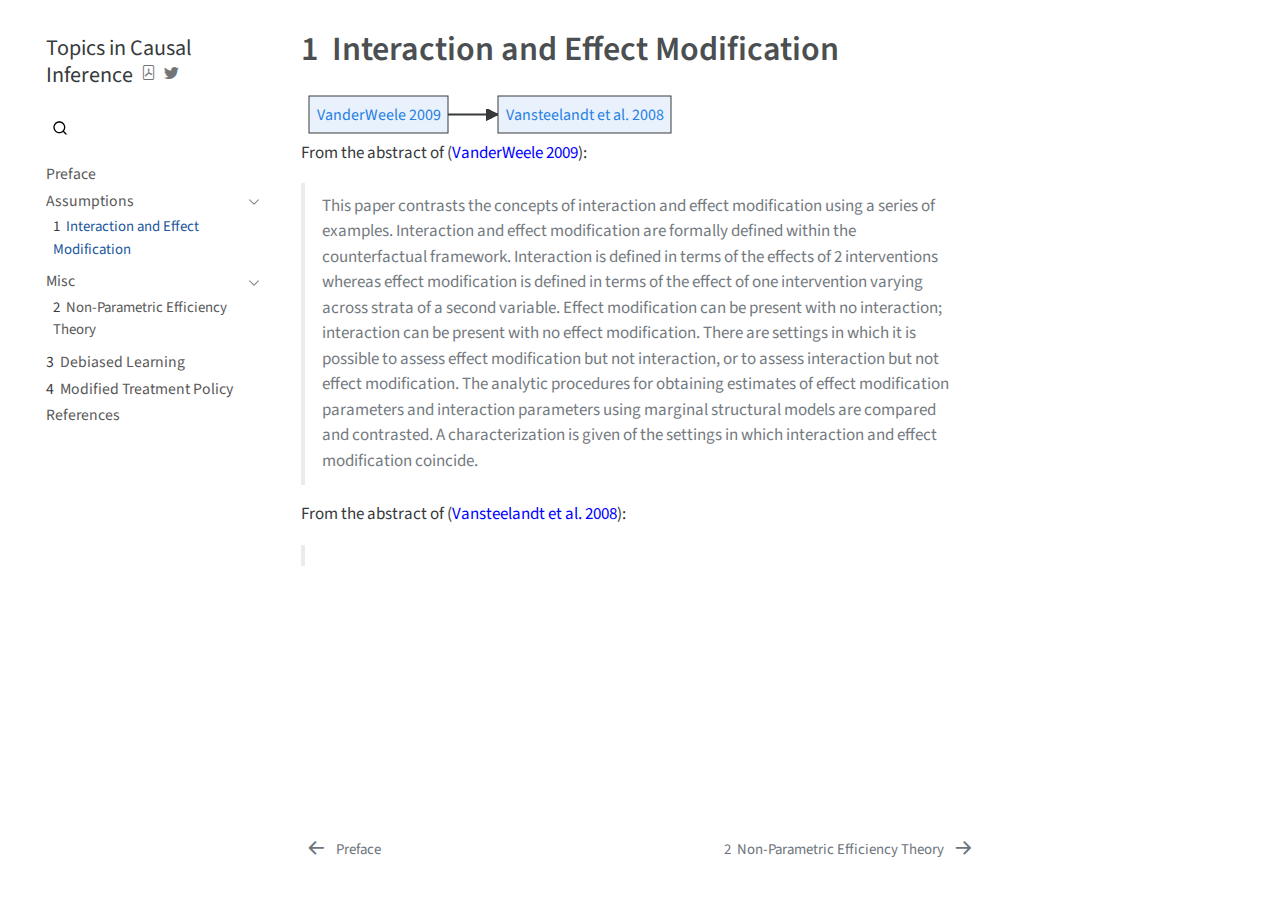
==== _book/chapters/assumptions.html @ a2109ba4 "Added chapter on assumptions." ====
<!DOCTYPE html>
<html xmlns="http://www.w3.org/1999/xhtml" lang="en" xml:lang="en"><head>

<meta charset="utf-8">
<meta name="generator" content="quarto-99.9.9">

<meta name="viewport" content="width=device-width, initial-scale=1.0, user-scalable=yes">


<title>Topics in Causal Inference - 1&nbsp; Interaction and Effect Modification</title>
<style>
code{white-space: pre-wrap;}
span.smallcaps{font-variant: small-caps;}
div.columns{display: flex; gap: min(4vw, 1.5em);}
div.column{flex: auto; overflow-x: auto;}
div.hanging-indent{margin-left: 1.5em; text-indent: -1.5em;}
ul.task-list{list-style: none;}
ul.task-list li input[type="checkbox"] {
  width: 0.8em;
  margin: 0 0.8em 0.2em -1em; /* quarto-specific, see https://github.com/quarto-dev/quarto-cli/issues/4556 */ 
  vertical-align: middle;
}
/* CSS for citations */
div.csl-bib-body { }
div.csl-entry {
  clear: both;
}
.hanging-indent div.csl-entry {
  margin-left:2em;
  text-indent:-2em;
}
div.csl-left-margin {
  min-width:2em;
  float:left;
}
div.csl-right-inline {
  margin-left:2em;
  padding-left:1em;
}
div.csl-indent {
  margin-left: 2em;
}</style>


<script src="../site_libs/quarto-nav/quarto-nav.js"></script>
<script src="../site_libs/quarto-nav/headroom.min.js"></script>
<script src="../site_libs/clipboard/clipboard.min.js"></script>
<script src="../site_libs/quarto-search/autocomplete.umd.js"></script>
<script src="../site_libs/quarto-search/fuse.min.js"></script>
<script src="../site_libs/quarto-search/quarto-search.js"></script>
<meta name="quarto:offset" content="../">
<link href="../chapters/efficiency.html" rel="next">
<link href="../index.html" rel="prev">
<script src="../site_libs/quarto-html/quarto.js"></script>
<script src="../site_libs/quarto-html/popper.min.js"></script>
<script src="../site_libs/quarto-html/tippy.umd.min.js"></script>
<script src="../site_libs/quarto-html/anchor.min.js"></script>
<link href="../site_libs/quarto-html/tippy.css" rel="stylesheet">
<link href="../site_libs/quarto-html/quarto-syntax-highlighting.css" rel="stylesheet" id="quarto-text-highlighting-styles">
<script src="../site_libs/bootstrap/bootstrap.min.js"></script>
<link href="../site_libs/bootstrap/bootstrap-icons.css" rel="stylesheet">
<link href="../site_libs/bootstrap/bootstrap.min.css" rel="stylesheet" id="quarto-bootstrap" data-mode="light">
<script id="quarto-search-options" type="application/json">{
  "location": "navbar",
  "copy-button": false,
  "collapse-after": 3,
  "panel-placement": "end",
  "type": "overlay",
  "limit": 20,
  "language": {
    "search-no-results-text": "No results",
    "search-matching-documents-text": "matching documents",
    "search-copy-link-title": "Copy link to search",
    "search-hide-matches-text": "Hide additional matches",
    "search-more-match-text": "more match in this document",
    "search-more-matches-text": "more matches in this document",
    "search-clear-button-title": "Clear",
    "search-detached-cancel-button-title": "Cancel",
    "search-submit-button-title": "Submit"
  }
}</script>
<script src="../site_libs/quarto-diagram/mermaid.min.js"></script>
<script src="../site_libs/quarto-diagram/mermaid-init.js"></script>
<link href="../site_libs/quarto-diagram/mermaid.css" rel="stylesheet">


</head>

<body class="nav-sidebar floating">

<div id="quarto-search-results"></div>
  <header id="quarto-header" class="headroom fixed-top">
  <nav class="quarto-secondary-nav">
    <div class="container-fluid d-flex">
      <button type="button" class="quarto-btn-toggle btn" data-bs-toggle="collapse" data-bs-target="#quarto-sidebar,#quarto-sidebar-glass" aria-controls="quarto-sidebar" aria-expanded="false" aria-label="Toggle sidebar navigation" onclick="if (window.quartoToggleHeadroom) { window.quartoToggleHeadroom(); }">
        <i class="bi bi-layout-text-sidebar-reverse"></i>
      </button>
      <nav class="quarto-page-breadcrumbs" aria-label="breadcrumb"><ol class="breadcrumb"><li class="breadcrumb-item"><a href="../chapters/assumptions.html">Assumptions</a></li><li class="breadcrumb-item"><a href="../chapters/assumptions.html"><span class="chapter-number">1</span>&nbsp; <span class="chapter-title">Interaction and Effect Modification</span></a></li></ol></nav>
      <a class="flex-grow-1" role="button" data-bs-toggle="collapse" data-bs-target="#quarto-sidebar,#quarto-sidebar-glass" aria-controls="quarto-sidebar" aria-expanded="false" aria-label="Toggle sidebar navigation" onclick="if (window.quartoToggleHeadroom) { window.quartoToggleHeadroom(); }">      
      </a>
      <button type="button" class="btn quarto-search-button" aria-label="Search" onclick="window.quartoOpenSearch();">
        <i class="bi bi-search"></i>
      </button>
    </div>
  </nav>
</header>
<!-- content -->
<div id="quarto-content" class="quarto-container page-columns page-rows-contents page-layout-article">
<!-- sidebar -->
  <nav id="quarto-sidebar" class="sidebar collapse collapse-horizontal sidebar-navigation floating overflow-auto">
    <div class="pt-lg-2 mt-2 text-left sidebar-header">
    <div class="sidebar-title mb-0 py-0">
      <a href="../">Topics in Causal Inference</a> 
        <div class="sidebar-tools-main">
    <a href="../Topics-in-Causal-Inference.pdf" title="Download PDF" class="quarto-navigation-tool px-1" aria-label="Download PDF"><i class="bi bi-file-pdf"></i></a>
    <a href="https://twitter.com/intent/tweet?url=|url|" title="Twitter" class="quarto-navigation-tool px-1" aria-label="Twitter"><i class="bi bi-twitter"></i></a>
</div>
    </div>
      </div>
        <div class="mt-2 flex-shrink-0 align-items-center">
        <div class="sidebar-search">
        <div id="quarto-search" class="" title="Search"></div>
        </div>
        </div>
    <div class="sidebar-menu-container"> 
    <ul class="list-unstyled mt-1">
        <li class="sidebar-item">
  <div class="sidebar-item-container"> 
  <a href="../index.html" class="sidebar-item-text sidebar-link">
 <span class="menu-text">Preface</span></a>
  </div>
</li>
        <li class="sidebar-item sidebar-item-section">
      <div class="sidebar-item-container"> 
            <a class="sidebar-item-text sidebar-link text-start" data-bs-toggle="collapse" data-bs-target="#quarto-sidebar-section-1" aria-expanded="true">
 <span class="menu-text">Assumptions</span></a>
          <a class="sidebar-item-toggle text-start" data-bs-toggle="collapse" data-bs-target="#quarto-sidebar-section-1" aria-expanded="true" aria-label="Toggle section">
            <i class="bi bi-chevron-right ms-2"></i>
          </a> 
      </div>
      <ul id="quarto-sidebar-section-1" class="collapse list-unstyled sidebar-section depth1 show">  
          <li class="sidebar-item">
  <div class="sidebar-item-container"> 
  <a href="../chapters/assumptions.html" class="sidebar-item-text sidebar-link active">
 <span class="menu-text"><span class="chapter-number">1</span>&nbsp; <span class="chapter-title">Interaction and Effect Modification</span></span></a>
  </div>
</li>
      </ul>
  </li>
        <li class="sidebar-item sidebar-item-section">
      <div class="sidebar-item-container"> 
            <a class="sidebar-item-text sidebar-link text-start" data-bs-toggle="collapse" data-bs-target="#quarto-sidebar-section-2" aria-expanded="true">
 <span class="menu-text">Misc</span></a>
          <a class="sidebar-item-toggle text-start" data-bs-toggle="collapse" data-bs-target="#quarto-sidebar-section-2" aria-expanded="true" aria-label="Toggle section">
            <i class="bi bi-chevron-right ms-2"></i>
          </a> 
      </div>
      <ul id="quarto-sidebar-section-2" class="collapse list-unstyled sidebar-section depth1 show">  
          <li class="sidebar-item">
  <div class="sidebar-item-container"> 
  <a href="../chapters/efficiency.html" class="sidebar-item-text sidebar-link">
 <span class="menu-text"><span class="chapter-number">2</span>&nbsp; <span class="chapter-title">Non-Parametric Efficiency Theory</span></span></a>
  </div>
</li>
      </ul>
  </li>
        <li class="sidebar-item">
  <div class="sidebar-item-container"> 
  <a href="../chapters/dr.html" class="sidebar-item-text sidebar-link">
 <span class="menu-text"><span class="chapter-number">3</span>&nbsp; <span class="chapter-title">Debiased Learning</span></span></a>
  </div>
</li>
        <li class="sidebar-item">
  <div class="sidebar-item-container"> 
  <a href="../chapters/mtp.html" class="sidebar-item-text sidebar-link">
 <span class="menu-text"><span class="chapter-number">4</span>&nbsp; <span class="chapter-title">Modified Treatment Policy</span></span></a>
  </div>
</li>
        <li class="sidebar-item">
  <div class="sidebar-item-container"> 
  <a href="../chapters/references.html" class="sidebar-item-text sidebar-link">
 <span class="menu-text">References</span></a>
  </div>
</li>
    </ul>
    </div>
</nav>
<div id="quarto-sidebar-glass" data-bs-toggle="collapse" data-bs-target="#quarto-sidebar,#quarto-sidebar-glass"></div>
<!-- margin-sidebar -->
    <div id="quarto-margin-sidebar" class="sidebar margin-sidebar">
        
    </div>
<!-- main -->
<main class="content" id="quarto-document-content">

<header id="title-block-header" class="quarto-title-block default">
<div class="quarto-title">
<h1 class="title"><span class="chapter-number">1</span>&nbsp; <span class="chapter-title">Interaction and Effect Modification</span></h1>
</div>



<div class="quarto-title-meta">

    
  
    
  </div>
  

</header>

<div class="cell">
<div class="cell-output-display">
<div>
<div>
<pre class="mermaid mermaid-js">flowchart LR
  VanderWeele2009a[VanderWeele 2009] --&gt; VansteelandtVanderWeeleTchetgen:2008[Vansteelandt et al. 2008]
</pre>
</div>
</div>
</div>
</div>
<p>From the abstract of <span class="citation" data-cites="VanderWeele:2009a">(<a href="references.html#ref-VanderWeele:2009a" role="doc-biblioref">VanderWeele 2009</a>)</span>:</p>
<blockquote class="blockquote">
<p>This paper contrasts the concepts of interaction and effect modification using a series of examples. Interaction and effect modification are formally defined within the counterfactual framework. Interaction is defined in terms of the effects of 2 interventions whereas effect modification is defined in terms of the effect of one intervention varying across strata of a second variable. Effect modification can be present with no interaction; interaction can be present with no effect modification. There are settings in which it is possible to assess effect modification but not interaction, or to assess interaction but not effect modification. The analytic procedures for obtaining estimates of effect modification parameters and interaction parameters using marginal structural models are compared and contrasted. A characterization is given of the settings in which interaction and effect modification coincide.</p>
</blockquote>
<p>From the abstract of <span class="citation" data-cites="VansteelandtVanderWeeleTchetgen:2008">(<a href="references.html#ref-VansteelandtVanderWeeleTchetgen:2008" role="doc-biblioref">Vansteelandt et al. 2008</a>)</span>:</p>
<blockquote class="blockquote">

</blockquote>


<div id="refs" class="references csl-bib-body hanging-indent" role="list" style="display: none">
<div id="ref-VanderWeele:2009a" class="csl-entry" role="listitem">
VanderWeele, Tyler J. 2009. <span>“On the <span>Distinction Between Interaction</span> and <span>Effect Modification</span>.”</span> <em>Epidemiology</em> 20 (6): 863. <a href="https://doi.org/10.1097/EDE.0b013e3181ba333c">https://doi.org/10.1097/EDE.0b013e3181ba333c</a>.
</div>
<div id="ref-VansteelandtVanderWeeleTchetgen:2008" class="csl-entry" role="listitem">
Vansteelandt, Stijn, Tyler J. VanderWeele, Eric J. Tchetgen, and James M. Robins. 2008. <span>“Multiply <span>Robust Inference</span> for <span>Statistical Interactions</span>.”</span> <em>Journal of the American Statistical Association</em> 103 (484): 1693–1704. <a href="https://doi.org/10.1198/016214508000001084">https://doi.org/10.1198/016214508000001084</a>.
</div>
</div>

</main> <!-- /main -->
<script id="quarto-html-after-body" type="application/javascript">
window.document.addEventListener("DOMContentLoaded", function (event) {
  const toggleBodyColorMode = (bsSheetEl) => {
    const mode = bsSheetEl.getAttribute("data-mode");
    const bodyEl = window.document.querySelector("body");
    if (mode === "dark") {
      bodyEl.classList.add("quarto-dark");
      bodyEl.classList.remove("quarto-light");
    } else {
      bodyEl.classList.add("quarto-light");
      bodyEl.classList.remove("quarto-dark");
    }
  }
  const toggleBodyColorPrimary = () => {
    const bsSheetEl = window.document.querySelector("link#quarto-bootstrap");
    if (bsSheetEl) {
      toggleBodyColorMode(bsSheetEl);
    }
  }
  toggleBodyColorPrimary();  
  const icon = "";
  const anchorJS = new window.AnchorJS();
  anchorJS.options = {
    placement: 'right',
    icon: icon
  };
  anchorJS.add('.anchored');
  const isCodeAnnotation = (el) => {
    for (const clz of el.classList) {
      if (clz.startsWith('code-annotation-')) {                     
        return true;
      }
    }
    return false;
  }
  const clipboard = new window.ClipboardJS('.code-copy-button', {
    text: function(trigger) {
      const codeEl = trigger.previousElementSibling.cloneNode(true);
      for (const childEl of codeEl.children) {
        if (isCodeAnnotation(childEl)) {
          childEl.remove();
        }
      }
      return codeEl.innerText;
    }
  });
  clipboard.on('success', function(e) {
    // button target
    const button = e.trigger;
    // don't keep focus
    button.blur();
    // flash "checked"
    button.classList.add('code-copy-button-checked');
    var currentTitle = button.getAttribute("title");
    button.setAttribute("title", "Copied!");
    let tooltip;
    if (window.bootstrap) {
      button.setAttribute("data-bs-toggle", "tooltip");
      button.setAttribute("data-bs-placement", "left");
      button.setAttribute("data-bs-title", "Copied!");
      tooltip = new bootstrap.Tooltip(button, 
        { trigger: "manual", 
          customClass: "code-copy-button-tooltip",
          offset: [0, -8]});
      tooltip.show();    
    }
    setTimeout(function() {
      if (tooltip) {
        tooltip.hide();
        button.removeAttribute("data-bs-title");
        button.removeAttribute("data-bs-toggle");
        button.removeAttribute("data-bs-placement");
      }
      button.setAttribute("title", currentTitle);
      button.classList.remove('code-copy-button-checked');
    }, 1000);
    // clear code selection
    e.clearSelection();
  });
  function tippyHover(el, contentFn) {
    const config = {
      allowHTML: true,
      content: contentFn,
      maxWidth: 500,
      delay: 100,
      arrow: false,
      appendTo: function(el) {
          return el.parentElement;
      },
      interactive: true,
      interactiveBorder: 10,
      theme: 'quarto',
      placement: 'bottom-start'
    };
    window.tippy(el, config); 
  }
  const noterefs = window.document.querySelectorAll('a[role="doc-noteref"]');
  for (var i=0; i<noterefs.length; i++) {
    const ref = noterefs[i];
    tippyHover(ref, function() {
      // use id or data attribute instead here
      let href = ref.getAttribute('data-footnote-href') || ref.getAttribute('href');
      try { href = new URL(href).hash; } catch {}
      const id = href.replace(/^#\/?/, "");
      const note = window.document.getElementById(id);
      return note.innerHTML;
    });
  }
      let selectedAnnoteEl;
      const selectorForAnnotation = ( cell, annotation) => {
        let cellAttr = 'data-code-cell="' + cell + '"';
        let lineAttr = 'data-code-annotation="' +  annotation + '"';
        const selector = 'span[' + cellAttr + '][' + lineAttr + ']';
        return selector;
      }
      const selectCodeLines = (annoteEl) => {
        const doc = window.document;
        const targetCell = annoteEl.getAttribute("data-target-cell");
        const targetAnnotation = annoteEl.getAttribute("data-target-annotation");
        const annoteSpan = window.document.querySelector(selectorForAnnotation(targetCell, targetAnnotation));
        const lines = annoteSpan.getAttribute("data-code-lines").split(",");
        const lineIds = lines.map((line) => {
          return targetCell + "-" + line;
        })
        let top = null;
        let height = null;
        let parent = null;
        if (lineIds.length > 0) {
            //compute the position of the single el (top and bottom and make a div)
            const el = window.document.getElementById(lineIds[0]);
            top = el.offsetTop;
            height = el.offsetHeight;
            parent = el.parentElement.parentElement;
          if (lineIds.length > 1) {
            const lastEl = window.document.getElementById(lineIds[lineIds.length - 1]);
            const bottom = lastEl.offsetTop + lastEl.offsetHeight;
            height = bottom - top;
          }
          if (top !== null && height !== null && parent !== null) {
            // cook up a div (if necessary) and position it 
            let div = window.document.getElementById("code-annotation-line-highlight");
            if (div === null) {
              div = window.document.createElement("div");
              div.setAttribute("id", "code-annotation-line-highlight");
              div.style.position = 'absolute';
              parent.appendChild(div);
            }
            div.style.top = top - 2 + "px";
            div.style.height = height + 4 + "px";
            let gutterDiv = window.document.getElementById("code-annotation-line-highlight-gutter");
            if (gutterDiv === null) {
              gutterDiv = window.document.createElement("div");
              gutterDiv.setAttribute("id", "code-annotation-line-highlight-gutter");
              gutterDiv.style.position = 'absolute';
              const codeCell = window.document.getElementById(targetCell);
              const gutter = codeCell.querySelector('.code-annotation-gutter');
              gutter.appendChild(gutterDiv);
            }
            gutterDiv.style.top = top - 2 + "px";
            gutterDiv.style.height = height + 4 + "px";
          }
          selectedAnnoteEl = annoteEl;
        }
      };
      const unselectCodeLines = () => {
        const elementsIds = ["code-annotation-line-highlight", "code-annotation-line-highlight-gutter"];
        elementsIds.forEach((elId) => {
          const div = window.document.getElementById(elId);
          if (div) {
            div.remove();
          }
        });
        selectedAnnoteEl = undefined;
      };
      // Attach click handler to the DT
      const annoteDls = window.document.querySelectorAll('dt[data-target-cell]');
      for (const annoteDlNode of annoteDls) {
        annoteDlNode.addEventListener('click', (event) => {
          const clickedEl = event.target;
          if (clickedEl !== selectedAnnoteEl) {
            unselectCodeLines();
            const activeEl = window.document.querySelector('dt[data-target-cell].code-annotation-active');
            if (activeEl) {
              activeEl.classList.remove('code-annotation-active');
            }
            selectCodeLines(clickedEl);
            clickedEl.classList.add('code-annotation-active');
          } else {
            // Unselect the line
            unselectCodeLines();
            clickedEl.classList.remove('code-annotation-active');
          }
        });
      }
  const findCites = (el) => {
    const parentEl = el.parentElement;
    if (parentEl) {
      const cites = parentEl.dataset.cites;
      if (cites) {
        return {
          el,
          cites: cites.split(' ')
        };
      } else {
        return findCites(el.parentElement)
      }
    } else {
      return undefined;
    }
  };
  var bibliorefs = window.document.querySelectorAll('a[role="doc-biblioref"]');
  for (var i=0; i<bibliorefs.length; i++) {
    const ref = bibliorefs[i];
    const citeInfo = findCites(ref);
    if (citeInfo) {
      tippyHover(citeInfo.el, function() {
        var popup = window.document.createElement('div');
        citeInfo.cites.forEach(function(cite) {
          var citeDiv = window.document.createElement('div');
          citeDiv.classList.add('hanging-indent');
          citeDiv.classList.add('csl-entry');
          var biblioDiv = window.document.getElementById('ref-' + cite);
          if (biblioDiv) {
            citeDiv.innerHTML = biblioDiv.innerHTML;
          }
          popup.appendChild(citeDiv);
        });
        return popup.innerHTML;
      });
    }
  }
});
</script>
<nav class="page-navigation">
  <div class="nav-page nav-page-previous">
      <a href="../index.html" class="pagination-link">
        <i class="bi bi-arrow-left-short"></i> <span class="nav-page-text">Preface</span>
      </a>          
  </div>
  <div class="nav-page nav-page-next">
      <a href="../chapters/efficiency.html" class="pagination-link">
        <span class="nav-page-text"><span class="chapter-number">2</span>&nbsp; <span class="chapter-title">Non-Parametric Efficiency Theory</span></span> <i class="bi bi-arrow-right-short"></i>
      </a>
  </div>
</nav>
</div> <!-- /content -->



</body></html>
---- _book/site_libs/quarto-html/tippy.css ----
.tippy-box[data-animation=fade][data-state=hidden]{opacity:0}[data-tippy-root]{max-width:calc(100vw - 10px)}.tippy-box{position:relative;background-color:#333;color:#fff;border-radius:4px;font-size:14px;line-height:1.4;white-space:normal;outline:0;transition-property:transform,visibility,opacity}.tippy-box[data-placement^=top]>.tippy-arrow{bottom:0}.tippy-box[data-placement^=top]>.tippy-arrow:before{bottom:-7px;left:0;border-width:8px 8px 0;border-top-color:initial;transform-origin:center top}.tippy-box[data-placement^=bottom]>.tippy-arrow{top:0}.tippy-box[data-placement^=bottom]>.tippy-arrow:before{top:-7px;left:0;border-width:0 8px 8px;border-bottom-color:initial;transform-origin:center bottom}.tippy-box[data-placement^=left]>.tippy-arrow{right:0}.tippy-box[data-placement^=left]>.tippy-arrow:before{border-width:8px 0 8px 8px;border-left-color:initial;right:-7px;transform-origin:center left}.tippy-box[data-placement^=right]>.tippy-arrow{left:0}.tippy-box[data-placement^=right]>.tippy-arrow:before{left:-7px;border-width:8px 8px 8px 0;border-right-color:initial;transform-origin:center right}.tippy-box[data-inertia][data-state=visible]{transition-timing-function:cubic-bezier(.54,1.5,.38,1.11)}.tippy-arrow{width:16px;height:16px;color:#333}.tippy-arrow:before{content:"";position:absolute;border-color:transparent;border-style:solid}.tippy-content{position:relative;padding:5px 9px;z-index:1}
---- _book/site_libs/quarto-html/quarto-syntax-highlighting.css ----
/* quarto syntax highlight colors */
:root {
  --quarto-hl-ot-color: #003B4F;
  --quarto-hl-at-color: #657422;
  --quarto-hl-ss-color: #20794D;
  --quarto-hl-an-color: #5E5E5E;
  --quarto-hl-fu-color: #4758AB;
  --quarto-hl-st-color: #20794D;
  --quarto-hl-cf-color: #003B4F;
  --quarto-hl-op-color: #5E5E5E;
  --quarto-hl-er-color: #AD0000;
  --quarto-hl-bn-color: #AD0000;
  --quarto-hl-al-color: #AD0000;
  --quarto-hl-va-color: #111111;
  --quarto-hl-bu-color: inherit;
  --quarto-hl-ex-color: inherit;
  --quarto-hl-pp-color: #AD0000;
  --quarto-hl-in-color: #5E5E5E;
  --quarto-hl-vs-color: #20794D;
  --quarto-hl-wa-color: #5E5E5E;
  --quarto-hl-do-color: #5E5E5E;
  --quarto-hl-im-color: #00769E;
  --quarto-hl-ch-color: #20794D;
  --quarto-hl-dt-color: #AD0000;
  --quarto-hl-fl-color: #AD0000;
  --quarto-hl-co-color: #5E5E5E;
  --quarto-hl-cv-color: #5E5E5E;
  --quarto-hl-cn-color: #8f5902;
  --quarto-hl-sc-color: #5E5E5E;
  --quarto-hl-dv-color: #AD0000;
  --quarto-hl-kw-color: #003B4F;
}

/* other quarto variables */
:root {
  --quarto-font-monospace: SFMono-Regular, Menlo, Monaco, Consolas, "Liberation Mono", "Courier New", monospace;
}

pre > code.sourceCode > span {
  color: #003B4F;
}

code span {
  color: #003B4F;
}

code.sourceCode > span {
  color: #003B4F;
}

div.sourceCode,
div.sourceCode pre.sourceCode {
  color: #003B4F;
}

code span.ot {
  color: #003B4F;
  font-style: inherit;
}

code span.at {
  color: #657422;
  font-style: inherit;
}

code span.ss {
  color: #20794D;
  font-style: inherit;
}

code span.an {
  color: #5E5E5E;
  font-style: inherit;
}

code span.fu {
  color: #4758AB;
  font-style: inherit;
}

code span.st {
  color: #20794D;
  font-style: inherit;
}

code span.cf {
  color: #003B4F;
  font-style: inherit;
}

code span.op {
  color: #5E5E5E;
  font-style: inherit;
}

code span.er {
  color: #AD0000;
  font-style: inherit;
}

code span.bn {
  color: #AD0000;
  font-style: inherit;
}

code span.al {
  color: #AD0000;
  font-style: inherit;
}

code span.va {
  color: #111111;
  font-style: inherit;
}

code span.bu {
  font-style: inherit;
}

code span.ex {
  font-style: inherit;
}

code span.pp {
  color: #AD0000;
  font-style: inherit;
}

code span.in {
  color: #5E5E5E;
  font-style: inherit;
}

code span.vs {
  color: #20794D;
  font-style: inherit;
}

code span.wa {
  color: #5E5E5E;
  font-style: italic;
}

code span.do {
  color: #5E5E5E;
  font-style: italic;
}

code span.im {
  color: #00769E;
  font-style: inherit;
}

code span.ch {
  color: #20794D;
  font-style: inherit;
}

code span.dt {
  color: #AD0000;
  font-style: inherit;
}

code span.fl {
  color: #AD0000;
  font-style: inherit;
}

code span.co {
  color: #5E5E5E;
  font-style: inherit;
}

code span.cv {
  color: #5E5E5E;
  font-style: italic;
}

code span.cn {
  color: #8f5902;
  font-style: inherit;
}

code span.sc {
  color: #5E5E5E;
  font-style: inherit;
}

code span.dv {
  color: #AD0000;
  font-style: inherit;
}

code span.kw {
  color: #003B4F;
  font-style: inherit;
}

.prevent-inlining {
  content: "</";
}

/*# sourceMappingURL=debc5d5d77c3f9108843748ff7464032.css.map */
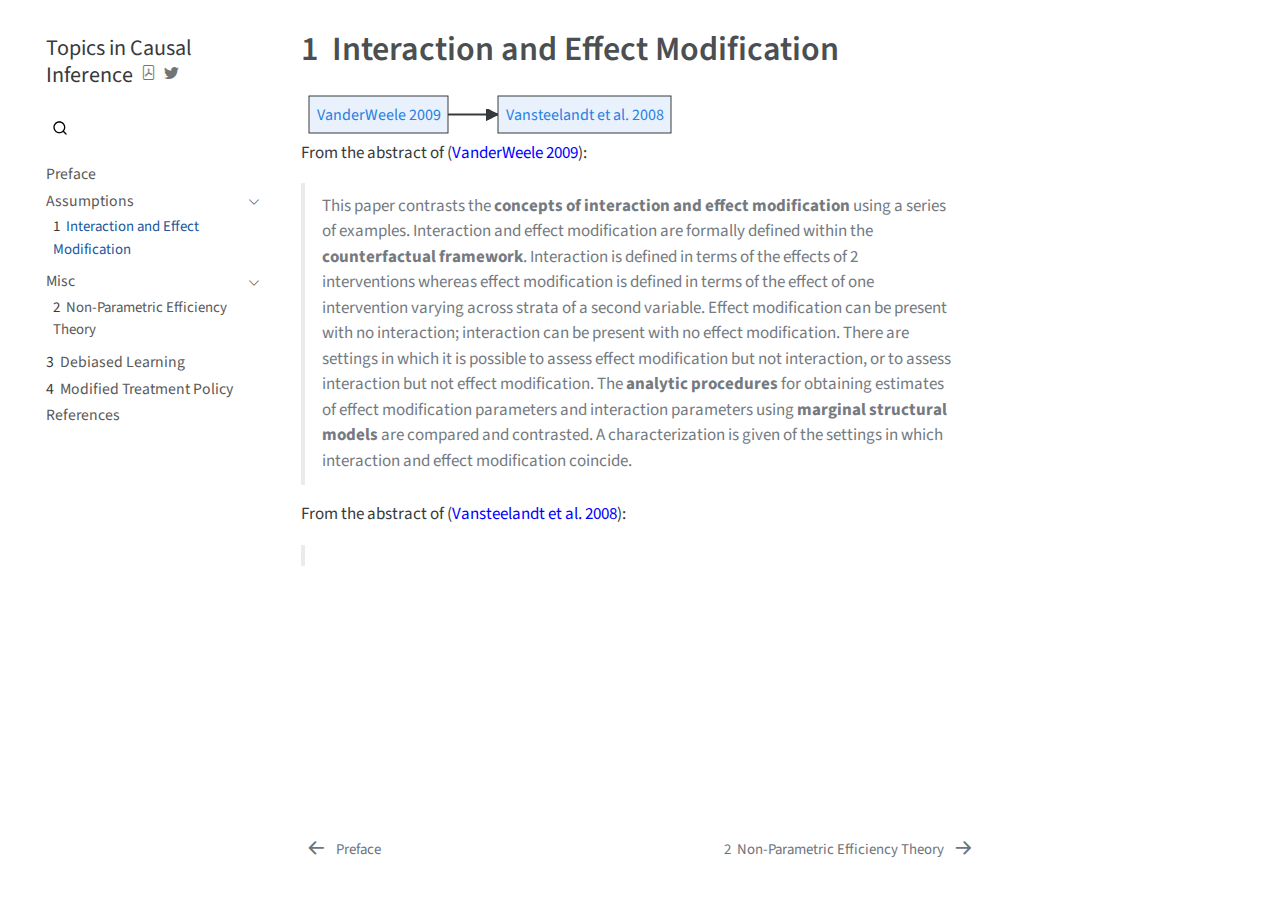
==== commit be4cf483: "Just rendered the book." ====
--- a/_book/chapters/assumptions.html
+++ b/_book/chapters/assumptions.html
@@ -223,7 +223,7 @@
 </div>
 <p>From the abstract of <span class="citation" data-cites="VanderWeele:2009a">(<a href="references.html#ref-VanderWeele:2009a" role="doc-biblioref">VanderWeele 2009</a>)</span>:</p>
 <blockquote class="blockquote">
-<p>This paper contrasts the concepts of interaction and effect modification using a series of examples. Interaction and effect modification are formally defined within the counterfactual framework. Interaction is defined in terms of the effects of 2 interventions whereas effect modification is defined in terms of the effect of one intervention varying across strata of a second variable. Effect modification can be present with no interaction; interaction can be present with no effect modification. There are settings in which it is possible to assess effect modification but not interaction, or to assess interaction but not effect modification. The analytic procedures for obtaining estimates of effect modification parameters and interaction parameters using marginal structural models are compared and contrasted. A characterization is given of the settings in which interaction and effect modification coincide.</p>
+<p>This paper contrasts the <strong>concepts of interaction and effect modification</strong> using a series of examples. Interaction and effect modification are formally defined within the <strong>counterfactual framework</strong>. Interaction is defined in terms of the effects of 2 interventions whereas effect modification is defined in terms of the effect of one intervention varying across strata of a second variable. Effect modification can be present with no interaction; interaction can be present with no effect modification. There are settings in which it is possible to assess effect modification but not interaction, or to assess interaction but not effect modification. The <strong>analytic procedures</strong> for obtaining estimates of effect modification parameters and interaction parameters using <strong>marginal structural models</strong> are compared and contrasted. A characterization is given of the settings in which interaction and effect modification coincide.</p>
 </blockquote>
 <p>From the abstract of <span class="citation" data-cites="VansteelandtVanderWeeleTchetgen:2008">(<a href="references.html#ref-VansteelandtVanderWeeleTchetgen:2008" role="doc-biblioref">Vansteelandt et al. 2008</a>)</span>:</p>
 <blockquote class="blockquote">
